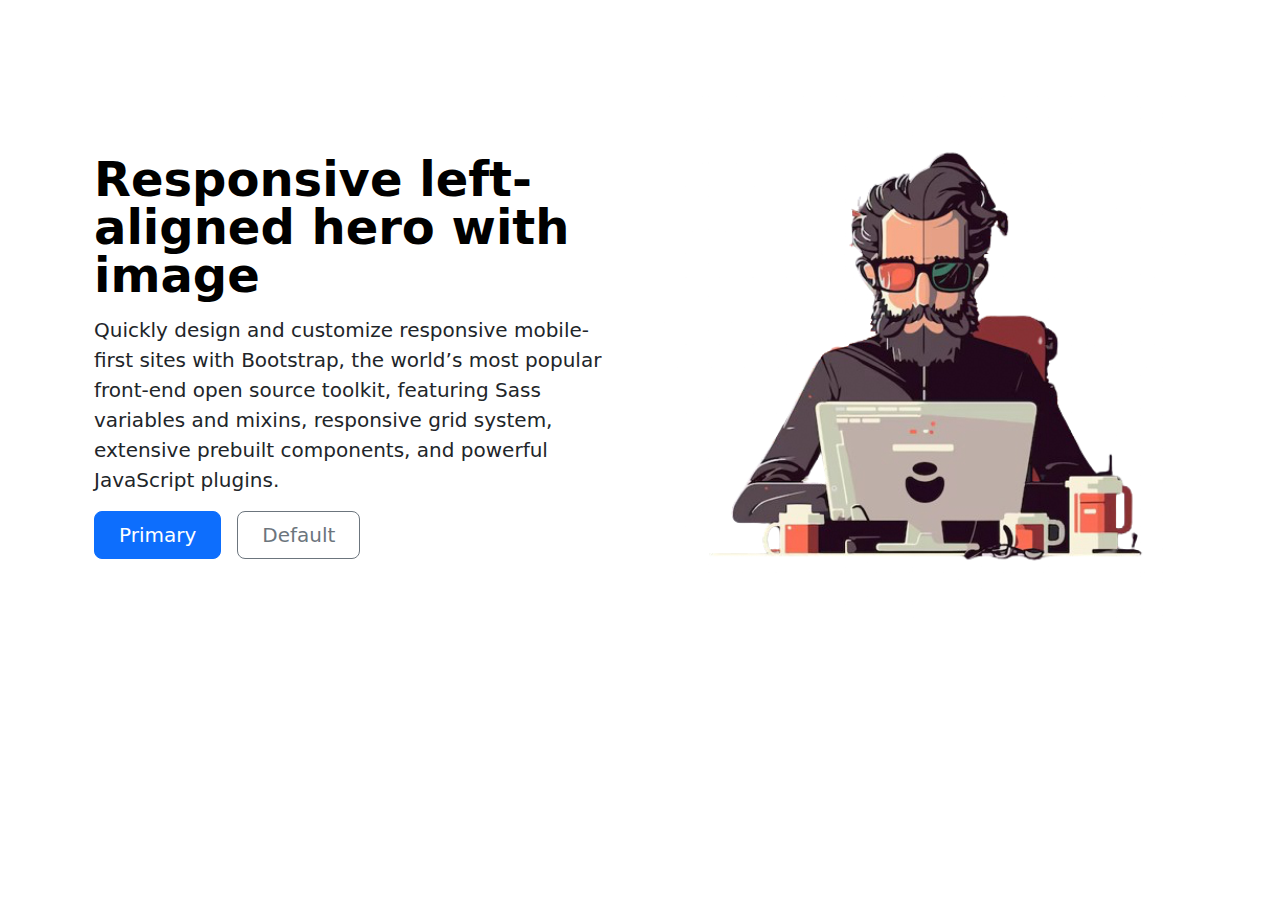
==== index1.html @ 2e0c73fb "new version" ====
<!DOCTYPE html>
<html lang="en">
<head>
    <meta charset="UTF-8">
    <meta name="viewport" content="width=device-width, initial-scale=1.0">
    <title>Document</title>
    <link href="https://cdn.jsdelivr.net/npm/bootstrap@5.3.3/dist/css/bootstrap.min.css" rel="stylesheet" integrity="sha384-QWTKZyjpPEjISv5WaRU9OFeRpok6YctnYmDr5pNlyT2bRjXh0JMhjY6hW+ALEwIH" crossorigin="anonymous">
</head>
<body>
    <div class="container col-xxl-8 px-4 py-5">
        <div class="row flex-lg-row-reverse align-items-center g-5 py-5">
          <div class="col-10 col-sm-8 col-lg-6">
            <img src="./images/softwareengineer.png" class="d-block mx-lg-auto img-fluid" alt="Bootstrap Themes" width="700" height="500" loading="lazy">
          </div>
          <div class="col-lg-6">
            <h1 class="display-5 fw-bold text-body-emphasis lh-1 mb-3">Responsive left-aligned hero with image</h1>
            <p class="lead">Quickly design and customize responsive mobile-first sites with Bootstrap, the world’s most popular front-end open source toolkit, featuring Sass variables and mixins, responsive grid system, extensive prebuilt components, and powerful JavaScript plugins.</p>
            <div class="d-grid gap-2 d-md-flex justify-content-md-start">
              <button type="button" class="btn btn-primary btn-lg px-4 me-md-2">Primary</button>
              <button type="button" class="btn btn-outline-secondary btn-lg px-4">Default</button>
            </div>
          </div>
        </div>
      </div>
</body>
</html>
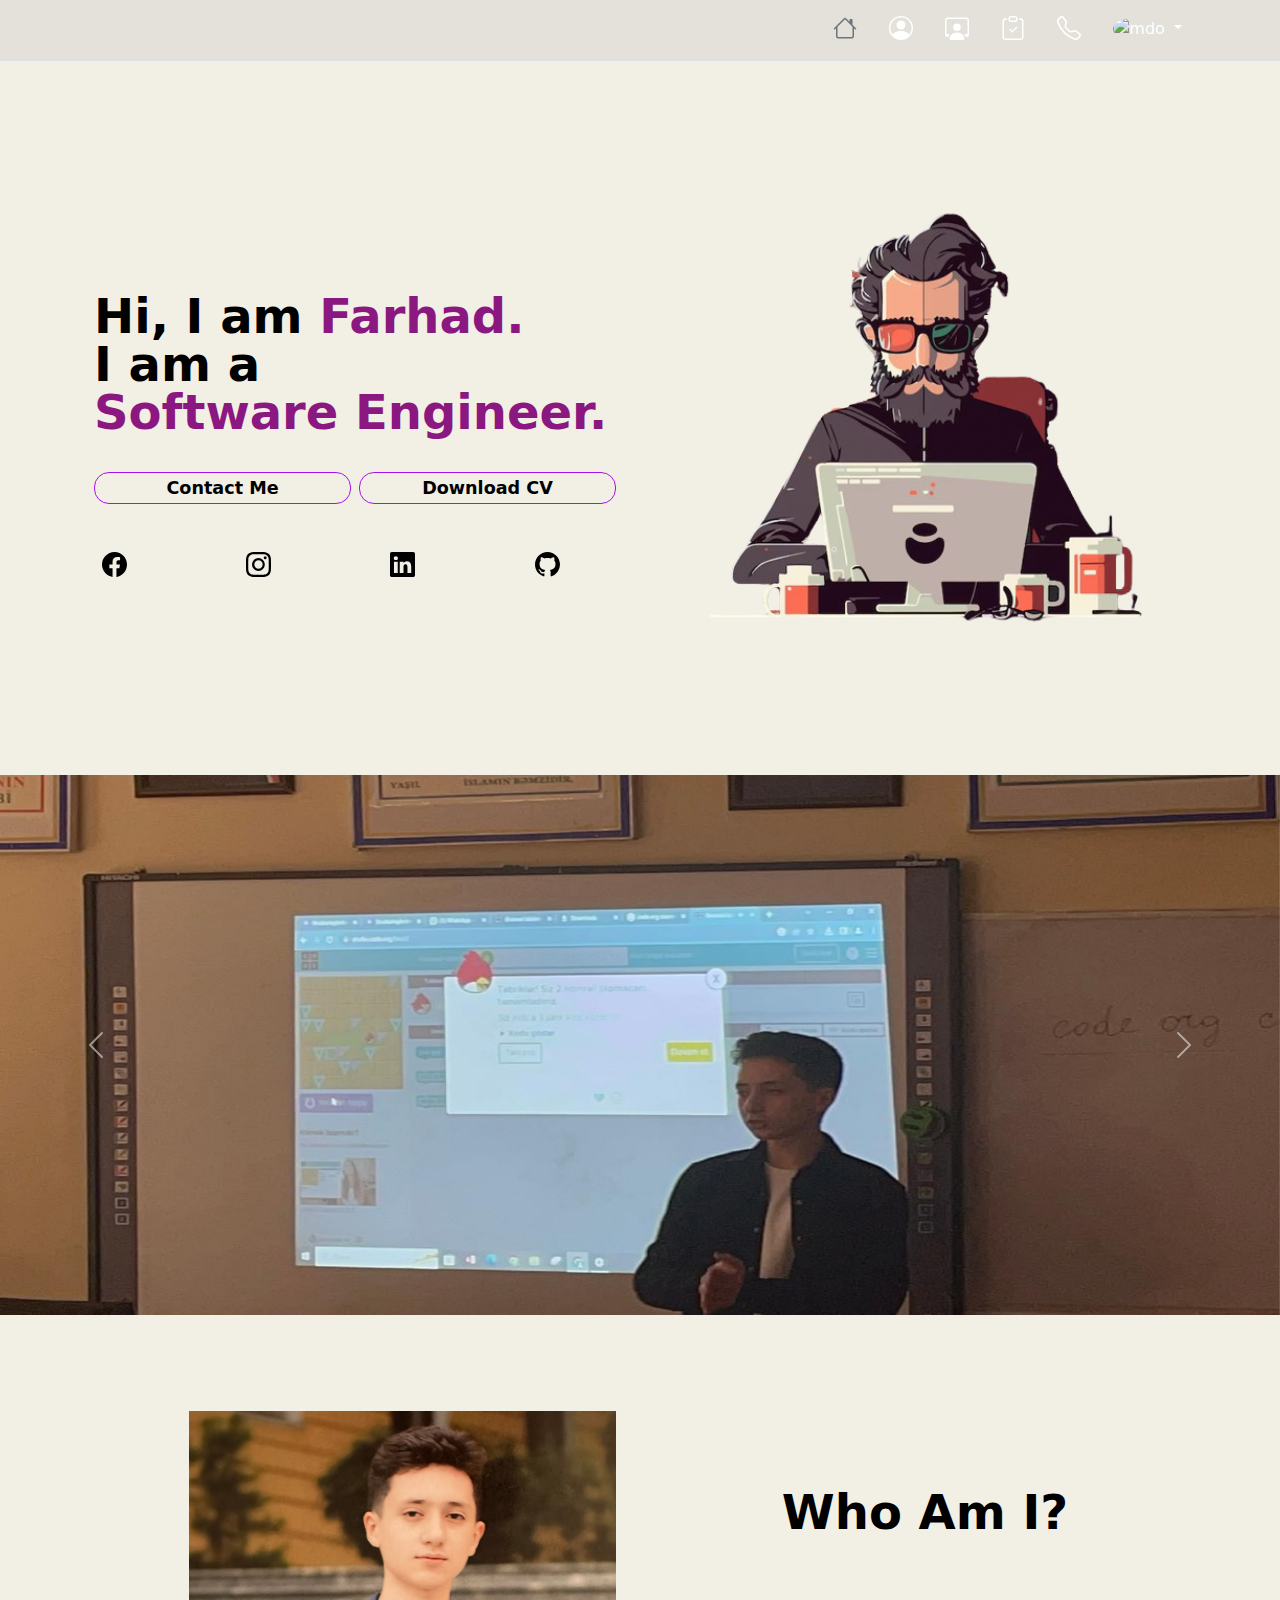
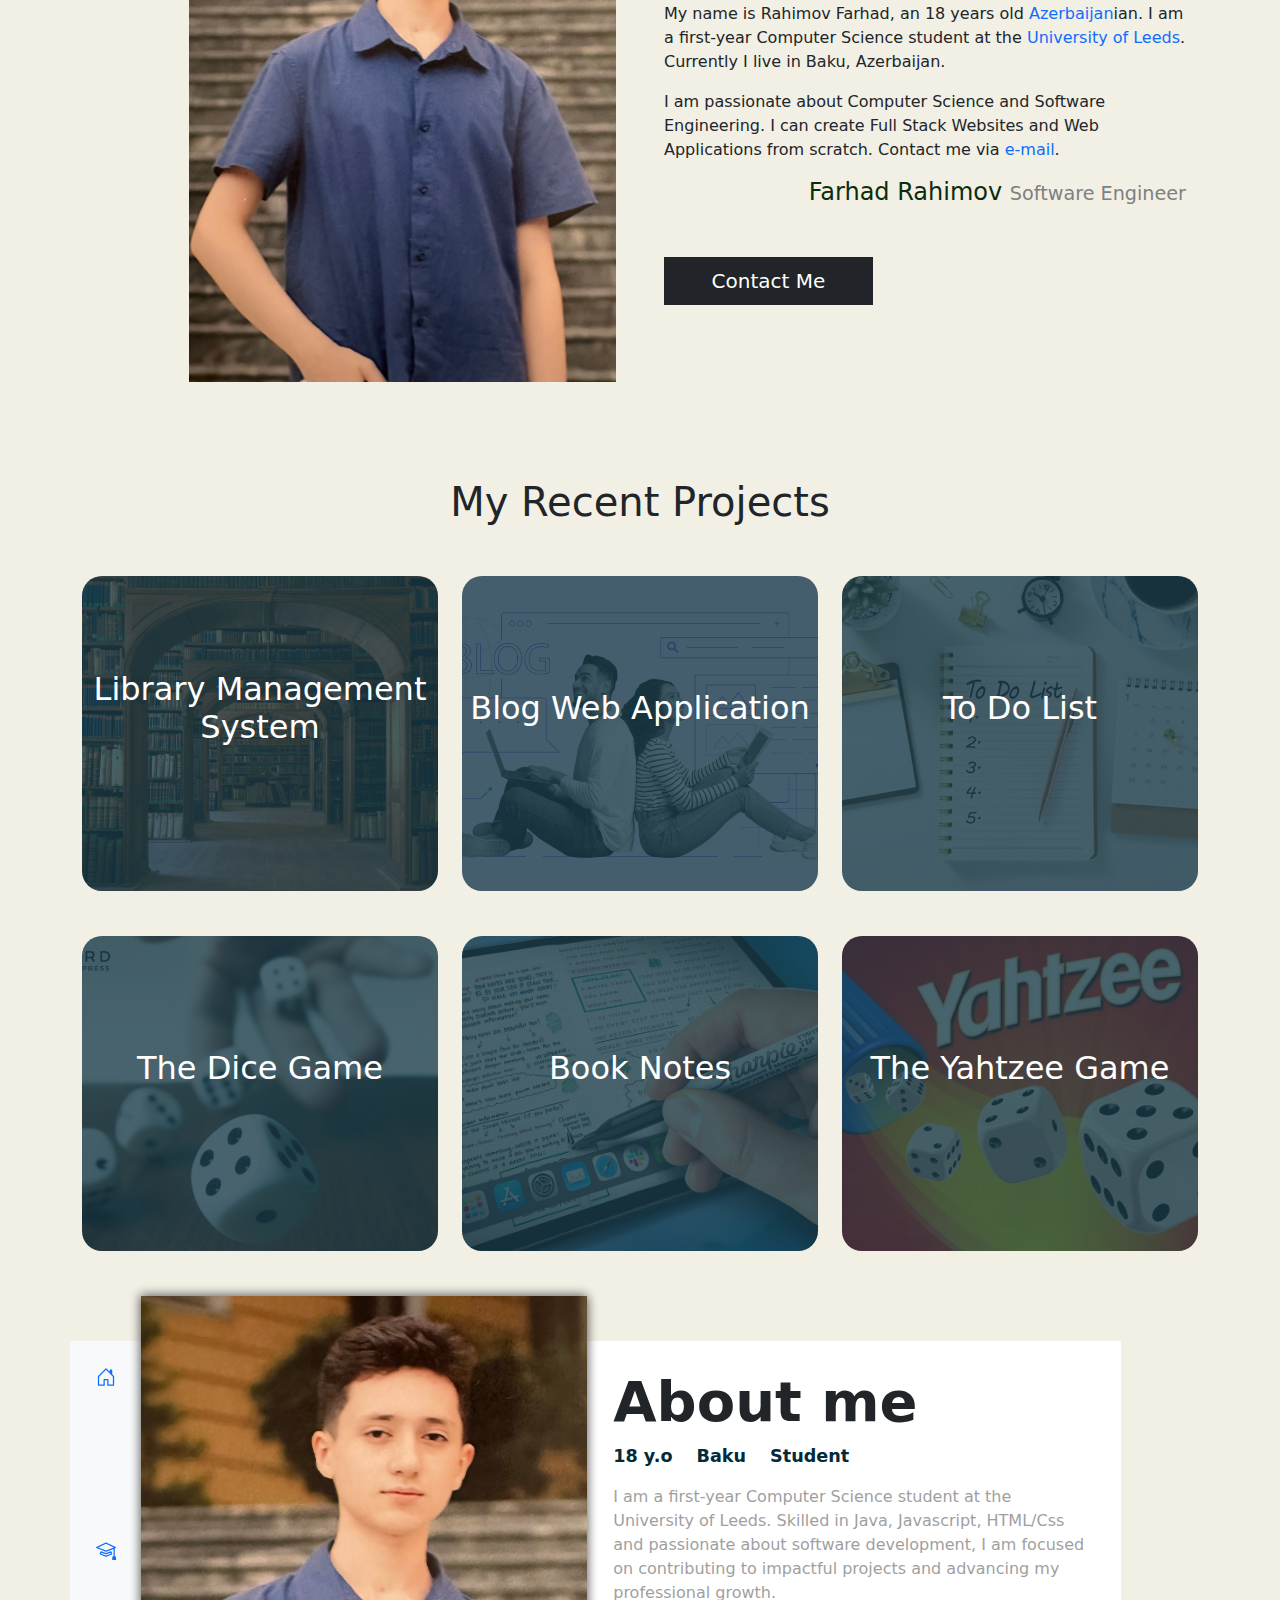
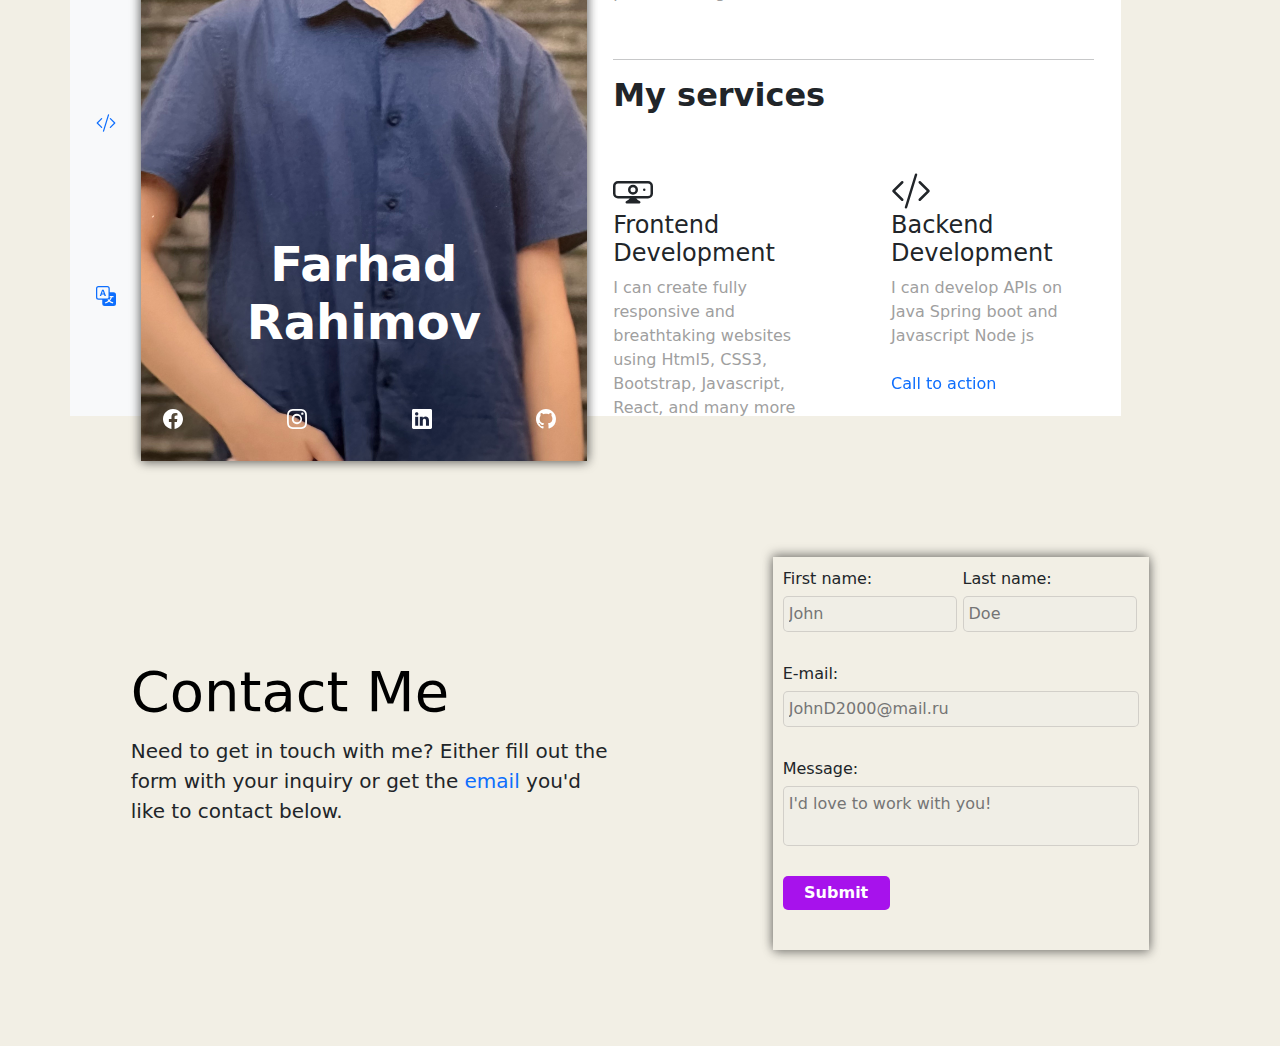
==== commit 0e3e28ce: "New start, index1: 85% complete" ====
--- a/index1.html
+++ b/index1.html
@@ -5,22 +5,667 @@
     <meta name="viewport" content="width=device-width, initial-scale=1.0">
     <title>Document</title>
     <link href="https://cdn.jsdelivr.net/npm/bootstrap@5.3.3/dist/css/bootstrap.min.css" rel="stylesheet" integrity="sha384-QWTKZyjpPEjISv5WaRU9OFeRpok6YctnYmDr5pNlyT2bRjXh0JMhjY6hW+ALEwIH" crossorigin="anonymous">
-</head>
-<body>
+    <link rel="stylesheet" href="style1.css">
+    <script src="https://cdn.jsdelivr.net/npm/bootstrap@5.3.3/dist/js/bootstrap.bundle.min.js" integrity="sha384-YvpcrYf0tY3lHB60NNkmXc5s9fDVZLESaAA55NDzOxhy9GkcIdslK1eN7N6jIeHz" crossorigin="anonymous"></script>
+    <style>
+      
+    </style>
+
+    
+
+  </head>
+ <body>
+  <nav>
+    <div class="px-3 py-2 border-bottom">
+      <div class="container">
+        <div class="d-flex flex-wrap align-items-center justify-content-center justify-content-lg-start">
+          <a href="/" class="d-flex align-items-center my-2 my-lg-0 me-lg-auto text-white text-decoration-none">
+            <svg class="bi me-2" width="40" height="32" role="img" aria-label="Bootstrap"><use xlink:href="#bootstrap"></use></svg>
+          </a>
+
+          <ul class="nav col-12 col-lg-auto my-2 justify-content-center my-md-0 text-small">
+            <li>
+              <a href="#" class="nav-link text-secondary">
+                <svg xmlns="http://www.w3.org/2000/svg" width="24px" height="24px" fill="currentcolor" class="bi d-block mx-auto mb-1" viewBox="0 0 16 16">
+                  <path d="M8.707 1.5a1 1 0 0 0-1.414 0L.646 8.146a.5.5 0 0 0 .708.708L2 8.207V13.5A1.5 1.5 0 0 0 3.5 15h9a1.5 1.5 0 0 0 1.5-1.5V8.207l.646.647a.5.5 0 0 0 .708-.708L13 5.793V2.5a.5.5 0 0 0-.5-.5h-1a.5.5 0 0 0-.5.5v1.293zM13 7.207V13.5a.5.5 0 0 1-.5.5h-9a.5.5 0 0 1-.5-.5V7.207l5-5z"/>
+                  <use xlink:href="#home"></use>
+                </svg>
+                <p>Home</p>
+              </a>
+            </li>
+            <li>
+              <a href="#About" class="nav-link text-white">
+                <svg xmlns="http://www.w3.org/2000/svg" width="24px" height="24px" fill="currentcolor" class="bi d-block mx-auto mb-1" viewBox="0 0 16 16">
+                  <path d="M11 6a3 3 0 1 1-6 0 3 3 0 0 1 6 0"/>
+                  <path fill-rule="evenodd" d="M0 8a8 8 0 1 1 16 0A8 8 0 0 1 0 8m8-7a7 7 0 0 0-5.468 11.37C3.242 11.226 4.805 10 8 10s4.757 1.225 5.468 2.37A7 7 0 0 0 8 1"/>
+                  <use xlink:href="#About"></use>
+                </svg>
+                <p>About Me</p>
+              </a>
+            </li>
+            <li>
+              <a href="#Projects" class="nav-link text-white">
+                <svg xmlns="http://www.w3.org/2000/svg" width="24px" height="24px" fill="currentcolor" class="bi d-block mx-auto mb-1" viewBox="0 0 16 16">
+                  <path d="M4 16s-1 0-1-1 1-4 5-4 5 3 5 4-1 1-1 1zm4-5.95a2.5 2.5 0 1 0 0-5 2.5 2.5 0 0 0 0 5"/>
+                  <path d="M2 1a2 2 0 0 0-2 2v9.5A1.5 1.5 0 0 0 1.5 14h.653a5.4 5.4 0 0 1 1.066-2H1V3a1 1 0 0 1 1-1h12a1 1 0 0 1 1 1v9h-2.219c.554.654.89 1.373 1.066 2h.653a1.5 1.5 0 0 0 1.5-1.5V3a2 2 0 0 0-2-2z"/>
+                  <use xlink:href="#Projects"></use>
+                </svg>
+                <p>Projects</p>
+              </a>
+            </li>
+            <li>
+              <a href="#" class="nav-link text-white">
+                <svg xmlns="http://www.w3.org/2000/svg" width="24px" height="24px" fill="currentcolor" class="bi d-block mx-auto mb-1" viewBox="0 0 16 16">
+                  <path fill-rule="evenodd" d="M10.854 7.146a.5.5 0 0 1 0 .708l-3 3a.5.5 0 0 1-.708 0l-1.5-1.5a.5.5 0 1 1 .708-.708L7.5 9.793l2.646-2.647a.5.5 0 0 1 .708 0"/>
+                  <path d="M4 1.5H3a2 2 0 0 0-2 2V14a2 2 0 0 0 2 2h10a2 2 0 0 0 2-2V3.5a2 2 0 0 0-2-2h-1v1h1a1 1 0 0 1 1 1V14a1 1 0 0 1-1 1H3a1 1 0 0 1-1-1V3.5a1 1 0 0 1 1-1h1z"/>
+                  <path d="M9.5 1a.5.5 0 0 1 .5.5v1a.5.5 0 0 1-.5.5h-3a.5.5 0 0 1-.5-.5v-1a.5.5 0 0 1 .5-.5zm-3-1A1.5 1.5 0 0 0 5 1.5v1A1.5 1.5 0 0 0 6.5 4h3A1.5 1.5 0 0 0 11 2.5v-1A1.5 1.5 0 0 0 9.5 0z"/>
+                  <use xlink:href="#Resume"></use>
+                </svg>
+                <p>Resume</p>
+              </a>
+            </li>
+            <li>
+              <a href="#Contact" class="nav-link text-white">
+                <svg xmlns="http://www.w3.org/2000/svg" width="24px" height="24px" fill="currentcolor" class="bi d-block mx-auto mb-1" viewBox="0 0 16 16">
+                  <path d="M3.654 1.328a.678.678 0 0 0-1.015-.063L1.605 2.3c-.483.484-.661 1.169-.45 1.77a17.6 17.6 0 0 0 4.168 6.608 17.6 17.6 0 0 0 6.608 4.168c.601.211 1.286.033 1.77-.45l1.034-1.034a.678.678 0 0 0-.063-1.015l-2.307-1.794a.68.68 0 0 0-.58-.122l-2.19.547a1.75 1.75 0 0 1-1.657-.459L5.482 8.062a1.75 1.75 0 0 1-.46-1.657l.548-2.19a.68.68 0 0 0-.122-.58zM1.884.511a1.745 1.745 0 0 1 2.612.163L6.29 2.98c.329.423.445.974.315 1.494l-.547 2.19a.68.68 0 0 0 .178.643l2.457 2.457a.68.68 0 0 0 .644.178l2.189-.547a1.75 1.75 0 0 1 1.494.315l2.306 1.794c.829.645.905 1.87.163 2.611l-1.034 1.034c-.74.74-1.846 1.065-2.877.702a18.6 18.6 0 0 1-7.01-4.42 18.6 18.6 0 0 1-4.42-7.009c-.362-1.03-.037-2.137.703-2.877z"/>
+                  <use xlink:href="#Contact"></use>
+                </svg>
+                <p>Contact</p>
+              </a>
+            </li>
+            <li>
+              <div>
+                <a href="/" class="d-flex align-items-center my-2 my-lg-0 me-lg-auto text-white text-decoration-none">
+                  <div class="flex-shrink-0 dropdown">
+                    <a id= "dropdown" href="#" class="nav-link text-white d-block link-body-emphasis text-decoration-none dropdown-toggle" data-bs-toggle="dropdown" aria-expanded="false">
+                      <img src="https://github.com/mdo.png" alt="mdo" width="24px" height="24px" class="rounded-circle">
+                    </a>
+                    <ul class="dropdown-menu text-small shadow">
+                      <li><a class="dropdown-item" href="#">New project...</a></li>
+                      <li><a class="dropdown-item" href="#">Settings</a></li>
+                      <li><a class="dropdown-item" href="#">Profile</a></li>
+                      <li><hr class="dropdown-divider"></li>
+                      <li><a class="dropdown-item" href="#">Sign out</a></li>
+                    </ul>
+                  </div>
+                </a>
+              </div>
+            </li>
+
+          </ul>
+        </div>
+      </div>
+    </div>
+  </nav> 
+
+   <section class="Home">
     <div class="container col-xxl-8 px-4 py-5">
-        <div class="row flex-lg-row-reverse align-items-center g-5 py-5">
-          <div class="col-10 col-sm-8 col-lg-6">
-            <img src="./images/softwareengineer.png" class="d-block mx-lg-auto img-fluid" alt="Bootstrap Themes" width="700" height="500" loading="lazy">
-          </div>
-          <div class="col-lg-6">
-            <h1 class="display-5 fw-bold text-body-emphasis lh-1 mb-3">Responsive left-aligned hero with image</h1>
-            <p class="lead">Quickly design and customize responsive mobile-first sites with Bootstrap, the world’s most popular front-end open source toolkit, featuring Sass variables and mixins, responsive grid system, extensive prebuilt components, and powerful JavaScript plugins.</p>
-            <div class="d-grid gap-2 d-md-flex justify-content-md-start">
-              <button type="button" class="btn btn-primary btn-lg px-4 me-md-2">Primary</button>
-              <button type="button" class="btn btn-outline-secondary btn-lg px-4">Default</button>
+      <div class="row flex-lg-row-reverse align-items-center g-5 py-5">
+        <div id="softimg"  class="col-10 col-sm-8 col-lg-6">
+          <img src="./images/softwareengineer.png" class="d-block mx-lg-auto img-fluid" alt="Bootstrap Themes" width="700" height="500" loading="lazy">
+        </div>
+        <div class="col-lg-6">
+          <h1 class="display-5 fw-bold text-body-emphasis lh-1 mb-3">Hi, I am <span>Farhad.</span> <br> I am a <br> <span id="se">Software Engineer.</span></h1>
+          <div id="button-div" class="d-grid gap-2 d-md-flex justify-content-md-start">
+            <a class="visit button" href="">Contact Me </a>
+            <a class="visit button" href="">Download CV </a>
+          </div>
+          <div class="media-div">
+            <a href="https://www.facebook.com/ferhad.rehimov.587" target="_blank">
+                <img src="./images/facebook.svg" alt="facebook icon" class="social-media">
+            </a>
+            <a href="https://www.instagram.com/farhad.rehimov/" target="_blank">
+                <img src="./images/instagram.svg" alt="instagram icon" class="social-media">
+            </a>
+            <a href="https://www.linkedin.com/in/farhad-rahimov-6bb70a303/" target="_blank">
+                <img src="./images/linkedin.svg" alt="linkedin icon" class="social-media">
+  
+            </a>
+            <a href="" target="_blank">
+                <img src="./images/github.svg" alt="github icon" class="social-media">
+  
+            </a>
+          </div>
+        </div>
+        
+      </div>
+    </div>
+  </section> 
+  
+  <div id="carouselExampleIndicators" class="carousel slide" data-bs-ride="carousel" data-bs-interval="2000">
+    <div class="carousel-indicators">
+      <button type="button" data-bs-target="#carouselExampleIndicators" data-bs-slide-to="0" class="active" aria-current="true" aria-label="Slide 1"></button>
+      <button type="button" data-bs-target="#carouselExampleIndicators" data-bs-slide-to="1" aria-label="Slide 2"></button>
+      <button type="button" data-bs-target="#carouselExampleIndicators" data-bs-slide-to="2" aria-label="Slide 3"></button>
+    </div>
+    <div class="carousel-inner">
+      <div class="carousel-item active">
+        <img src="./images/carousel-1.JPG" class="d-block w-100" alt="...">
+      </div>
+      <div class="carousel-item">
+        <img src="./images/carousel-2.JPG" class="d-block w-100" alt="...">
+      </div>
+      <div class="carousel-item">
+        <img src="./images/carousel-3.png" class="d-block w-100" alt="...">
+      </div>
+    </div>
+    <button class="carousel-control-prev" type="button" data-bs-target="#carouselExampleIndicators" data-bs-slide="prev">
+      <span class="carousel-control-prev-icon" aria-hidden="true"></span>
+      <span class="visually-hidden">Previous</span>
+    </button>
+    <button class="carousel-control-next" type="button" data-bs-target="#carouselExampleIndicators" data-bs-slide="next">
+      <span class="carousel-control-next-icon" aria-hidden="true"></span>
+      <span class="visually-hidden">Next</span>
+    </button>
+  </div>
+
+
+  <section class="About" id="About">
+    <div class="container col-xxl-10 px-4 py-5">
+      <div class="row flex-lg-row-reverse align-items-center g-5 py-5">
+        
+
+        <div class="col-lg-6">
+          <h1 class="display-5 fw-bold text-body-emphasis lh-1 mb-3">Who Am I?</h1>
+          <p >My name is Rahimov Farhad, an 18 years old <a href="">Azerbaijan</a>ian.
+            I am a first-year Computer Science student at the <a href="">University of Leeds</a>.
+            Currently I live in Baku, Azerbaijan. 
+          </p>
+          
+          <p> I am passionate about Computer Science and Software Engineering. 
+            I can create Full Stack Websites and Web Applications from scratch.
+            Contact me via <a href="">e-mail</a>.</p>
+
+          <h2 id="myname">Farhad Rahimov <span>Software Engineer</span></h2>
+
+          <div class="d-grid gap-2 d-md-flex justify-content-md-start">
+            <button type="button" class="btn btn-dark btn-lg px-4 me-md-2">Contact Me</button>
+          </div>
+        </div>
+
+        <div class="meimg col-12 col-lg-5">
+          <img src="./images/me2.png" class="d-block mx-lg-auto img-fluid" alt="Bootstrap Themes" width="700" height="500" loading="lazy">
+        </div>
+
+        
+        
+      </div>
+    </div>
+  </section>
+ 
+  <section class="Projects" id="Projects">
+    <h1>My Recent Projects</h1>
+
+
+    <div class="container text-center">
+      <div class="row">
+        
+        <div class="col-12 col-md-6 col-xl-4"> 
+
+          <div class="project">
+            <img src="./images/library.jpg" alt="" draggable="false">
+            <h1>Library Management System</h1>
+            <p>A desktop application 
+                of the Library Management System using Java Language
+                </p>
+            <a class="visit button" href=""> Visit Repository </a>
+          </div>
+
+        </div>
+
+        <div class="col-12 col-md-6 col-xl-4">
+
+          <div class="project">
+            <img src="./images/blog.webp" alt="" draggable="false">
+            <h1>Blog Web Application</h1>
+            <p>A desktop application 
+                of the Library Management System using Java Language</p>
+            <a class="visit button" href=""> Visit Repository </a>
+          </div>
+
+        </div>
+
+        <div class="col-12 col-md-6 col-xl-4">
+
+          <div class="project">
+            <img src="./images/todolist.webp" alt="" draggable="false">
+            <h1>To Do List</h1>
+            <p>A desktop application 
+                of the Library Management System using Java Language</p>
+            <a class="visit button" href=""> Visit Repository </a>
+          </div>
+
+        </div>
+
+        <div class="col-12 col-md-6 col-xl-4">
+
+          <div class="project">
+            <img src="./images/dice.webp" alt="" draggable="false">
+            <h1>The Dice Game</h1>
+            <p>A desktop application 
+                of the Library Management System using Java Language</p>
+            <a class="visit button" href=""> Visit Repository </a>
+          </div>
+
+        </div>
+        
+        <div class="col-12 col-md-6 col-xl-4">
+
+          <div class="project">
+            <img src="./images/booknotes.jpg" alt="" draggable="false">
+            <h1>Book Notes</h1>
+            <p>A desktop application 
+                of the Library Management System using Java Language</p>
+            <a class="visit button" href=""> Visit Repository </a>
+          </div>
+
+        </div>
+
+        <div class="col-12 col-md-6 col-xl-4">
+
+          <div class="project">
+            <img src="./images/yahtzee.webp" alt="" draggable="false">
+            <h1>The Yahtzee Game</h1>
+            <p>A desktop application 
+                of the Library Management System using Java Language</p>
+            <a class="visit button" href=""> Visit Repository </a>
+          </div>
+
+        </div>
+      </div>
+    </div>
+    
+</section> 
+
+<section>
+
+</section>
+
+<section class="Resume">
+  <div class="container">
+    <div class="row">
+        <div class="navbar d-flex flex-column flex-shrink-0 bg-body-tertiary" style="width: 4.5rem;">
+            <ul class="nav nav-pills nav-flush flex-column mb-auto text-center">
+                <li class="nav-item">
+                    <a href="#" class="nav-link py-3 border-bottom rounded-0" aria-current="page" data-bs-toggle="tooltip" data-bs-placement="right" aria-label="Home" data-bs-original-title="Home" data-target="projects">
+                        <svg xmlns="http://www.w3.org/2000/svg" width="16" height="16" fill="currentColor" class="bi bi-house-door" viewBox="0 0 16 16">
+                            <path d="M8.354 1.146a.5.5 0 0 0-.708 0l-6 6A.5.5 0 0 0 1.5 7.5v7a.5.5 0 0 0 .5.5h4.5a.5.5 0 0 0 .5-.5v-4h2v4a.5.5 0 0 0 .5.5H14a.5.5 0 0 0 .5-.5v-7a.5.5 0 0 0-.146-.354L13 5.793V2.5a.5.5 0 0 0-.5-.5h-1a.5.5 0 0 0-.5.5v1.293zM2.5 14V7.707l5.5-5.5 5.5 5.5V14H10v-4a.5.5 0 0 0-.5-.5h-3a.5.5 0 0 0-.5.5v4z"/>
+                        </svg>
+                    </a>
+                </li>
+                <li>
+                  <a href="#" class="nav-link py-3 border-bottom rounded-0" data-bs-toggle="tooltip" data-bs-placement="right" aria-label="Products" data-bs-original-title="Products" data-target="education">
+                      <svg xmlns="http://www.w3.org/2000/svg" width="16" height="16" fill="currentColor" class="bi bi-mortarboard" viewBox="0 0 16 16">
+                          <path d="M8.211 2.047a.5.5 0 0 0-.422 0l-7.5 3.5a.5.5 0 0 0 .025.917l7.5 3a.5.5 0 0 0 .372 0L14 7.14V13a1 1 0 0 0-1 1v2h3v-2a1 1 0 0 0-1-1V6.739l.686-.275a.5.5 0 0 0 .025-.917zM8 8.46 1.758 5.965 8 3.052l6.242 2.913z"/>
+                          <path d="M4.176 9.032a.5.5 0 0 0-.656.327l-.5 1.7a.5.5 0 0 0 .294.605l4.5 1.8a.5.5 0 0 0 .372 0l4.5-1.8a.5.5 0 0 0 .294-.605l-.5-1.7a.5.5 0 0 0-.656-.327L8 10.466zm-.068 1.873.22-.748 3.496 1.311a.5.5 0 0 0 .352 0l3.496-1.311.22.748L8 12.46z"/>
+                      </svg>        
+                  </a>
+                </li>
+                <li>
+                  <a href="#" class="nav-link py-3 border-bottom rounded-0" data-bs-toggle="tooltip" data-bs-placement="right" aria-label="Orders" data-bs-original-title="Orders" data-target="skills">
+                      <svg xmlns="http://www.w3.org/2000/svg" width="16" height="16" fill="currentColor" class="bi bi-code-slash" viewBox="0 0 16 16">
+                          <path d="M10.478 1.647a.5.5 0 1 0-.956-.294l-4 13a.5.5 0 0 0 .956.294zM4.854 4.146a.5.5 0 0 1 0 .708L1.707 8l3.147 3.146a.5.5 0 0 1-.708.708l-3.5-3.5a.5.5 0 0 1 0-.708l3.5-3.5a.5.5 0 0 1 .708 0m6.292 0a.5.5 0 0 0 0 .708L14.293 8l-3.147 3.146a.5.5 0 0 0 .708.708l3.5-3.5a.5.5 0 0 0 0-.708l-3.5-3.5a.5.5 0 0 0-.708 0"/>
+                      </svg>        
+                  </a>
+                </li>
+                <li>
+                    <a href="#" class="nav-link py-3 border-bottom rounded-0" data-bs-toggle="tooltip" data-bs-placement="right" aria-label="Dashboard" data-bs-original-title="Dashboard" data-target="experience">
+                        <svg xmlns="http://www.w3.org/2000/svg" width="16" height="16" fill="currentColor" class="bi bi-translate" viewBox="0 0 16 16">
+                            <path d="M4.545 6.714 4.11 8H3l1.862-5h1.284L8 8H6.833l-.435-1.286zm1.634-.736L5.5 3.956h-.049l-.679 2.022z"/>
+                            <path d="M0 2a2 2 0 0 1 2-2h7a2 2 0 0 1 2 2v3h3a2 2 0 0 1 2 2v7a2 2 0 0 1-2 2H7a2 2 0 0 1-2-2v-3H2a2 2 0 0 1-2-2zm2-1a1 1 0 0 0-1 1v7a1 1 0 0 0 1 1h7a1 1 0 0 0 1-1V2a1 1 0 0 0-1-1zm7.138 9.995q.289.451.63.846c-.748.575-1.673 1.001-2.768 1.292.178.217.451.635.555.867 1.125-.359 2.08-.844 2.886-1.494.777.665 1.739 1.165 2.93 1.472.133-.254.414-.673.629-.89-1.125-.253-2.057-.694-2.82-1.284.681-.747 1.222-1.651 1.621-2.757H14V8h-3v1.047h.765c-.318.844-.74 1.546-1.272 2.13a6 6 0 0 1-.415-.492 2 2 0 0 1-.94.31"/>
+                        </svg>
+                    </a>
+                </li>
+            </ul>
+        </div>
+        
+
+        <div class="space col col-lg-5 col-md-5 d-none d-md-block">
+          <img src="./images/me2.png" alt="" id="myimg">
+          <div class="flexdiv">
+            <div>
+              <h1>Farhad Rahimov</h1>
+              <div class="media-div">
+                <a href="https://www.facebook.com/ferhad.rehimov.587" target="_blank">
+                  <svg xmlns="http://www.w3.org/2000/svg" width="16" height="16" fill="currentcolor" class="bi bi-facebook" viewBox="0 0 16 16">
+                    <path d="M16 8.049c0-4.446-3.582-8.05-8-8.05C3.58 0-.002 3.603-.002 8.05c0 4.017 2.926 7.347 6.75 7.951v-5.625h-2.03V8.05H6.75V6.275c0-2.017 1.195-3.131 3.022-3.131.876 0 1.791.157 1.791.157v1.98h-1.009c-.993 0-1.303.621-1.303 1.258v1.51h2.218l-.354 2.326H9.25V16c3.824-.604 6.75-3.934 6.75-7.951"/>
+                  </svg>
+                </a>
+                <a href="https://www.instagram.com/farhad.rehimov/" target="_blank">
+                  <svg xmlns="http://www.w3.org/2000/svg" width="16" height="16" fill="currentcolor" class="bi bi-instagram" viewBox="0 0 16 16">
+                    <path d="M8 0C5.829 0 5.556.01 4.703.048 3.85.088 3.269.222 2.76.42a3.9 3.9 0 0 0-1.417.923A3.9 3.9 0 0 0 .42 2.76C.222 3.268.087 3.85.048 4.7.01 5.555 0 5.827 0 8.001c0 2.172.01 2.444.048 3.297.04.852.174 1.433.372 1.942.205.526.478.972.923 1.417.444.445.89.719 1.416.923.51.198 1.09.333 1.942.372C5.555 15.99 5.827 16 8 16s2.444-.01 3.298-.048c.851-.04 1.434-.174 1.943-.372a3.9 3.9 0 0 0 1.416-.923c.445-.445.718-.891.923-1.417.197-.509.332-1.09.372-1.942C15.99 10.445 16 10.173 16 8s-.01-2.445-.048-3.299c-.04-.851-.175-1.433-.372-1.941a3.9 3.9 0 0 0-.923-1.417A3.9 3.9 0 0 0 13.24.42c-.51-.198-1.092-.333-1.943-.372C10.443.01 10.172 0 7.998 0zm-.717 1.442h.718c2.136 0 2.389.007 3.232.046.78.035 1.204.166 1.486.275.373.145.64.319.92.599s.453.546.598.92c.11.281.24.705.275 1.485.039.843.047 1.096.047 3.231s-.008 2.389-.047 3.232c-.035.78-.166 1.203-.275 1.485a2.5 2.5 0 0 1-.599.919c-.28.28-.546.453-.92.598-.28.11-.704.24-1.485.276-.843.038-1.096.047-3.232.047s-2.39-.009-3.233-.047c-.78-.036-1.203-.166-1.485-.276a2.5 2.5 0 0 1-.92-.598 2.5 2.5 0 0 1-.6-.92c-.109-.281-.24-.705-.275-1.485-.038-.843-.046-1.096-.046-3.233s.008-2.388.046-3.231c.036-.78.166-1.204.276-1.486.145-.373.319-.64.599-.92s.546-.453.92-.598c.282-.11.705-.24 1.485-.276.738-.034 1.024-.044 2.515-.045zm4.988 1.328a.96.96 0 1 0 0 1.92.96.96 0 0 0 0-1.92m-4.27 1.122a4.109 4.109 0 1 0 0 8.217 4.109 4.109 0 0 0 0-8.217m0 1.441a2.667 2.667 0 1 1 0 5.334 2.667 2.667 0 0 1 0-5.334"/>
+                  </svg>
+                </a>
+                <a href="https://www.linkedin.com/in/farhad-rahimov-6bb70a303/" target="_blank">
+                  <svg xmlns="http://www.w3.org/2000/svg" width="16" height="16" fill="currentcolor" class="bi bi-linkedin" viewBox="0 0 16 16">
+                    <path d="M0 1.146C0 .513.526 0 1.175 0h13.65C15.474 0 16 .513 16 1.146v13.708c0 .633-.526 1.146-1.175 1.146H1.175C.526 16 0 15.487 0 14.854zm4.943 12.248V6.169H2.542v7.225zm-1.2-8.212c.837 0 1.358-.554 1.358-1.248-.015-.709-.52-1.248-1.342-1.248S2.4 3.226 2.4 3.934c0 .694.521 1.248 1.327 1.248zm4.908 8.212V9.359c0-.216.016-.432.08-.586.173-.431.568-.878 1.232-.878.869 0 1.216.662 1.216 1.634v3.865h2.401V9.25c0-2.22-1.184-3.252-2.764-3.252-1.274 0-1.845.7-2.165 1.193v.025h-.016l.016-.025V6.169h-2.4c.03.678 0 7.225 0 7.225z"/>
+                  </svg>
+      
+                </a>
+                <a href="" target="_blank">
+                  <svg xmlns="http://www.w3.org/2000/svg" width="16" height="16" fill="currentcolor" class="bi bi-github" viewBox="0 0 16 16">
+                    <path d="M8 0C3.58 0 0 3.58 0 8c0 3.54 2.29 6.53 5.47 7.59.4.07.55-.17.55-.38 0-.19-.01-.82-.01-1.49-2.01.37-2.53-.49-2.69-.94-.09-.23-.48-.94-.82-1.13-.28-.15-.68-.52-.01-.53.63-.01 1.08.58 1.23.82.72 1.21 1.87.87 2.33.66.07-.52.28-.87.51-1.07-1.78-.2-3.64-.89-3.64-3.95 0-.87.31-1.59.82-2.15-.08-.2-.36-1.02.08-2.12 0 0 .67-.21 2.2.82.64-.18 1.32-.27 2-.27s1.36.09 2 .27c1.53-1.04 2.2-.82 2.2-.82.44 1.1.16 1.92.08 2.12.51.56.82 1.27.82 2.15 0 3.07-1.87 3.75-3.65 3.95.29.25.54.73.54 1.48 0 1.07-.01 1.93-.01 2.2 0 .21.15.46.55.38A8.01 8.01 0 0 0 16 8c0-4.42-3.58-8-8-8"/>
+                  </svg>
+                </a>
+              </div>
             </div>
           </div>
-        </div>
-      </div>
+
+        </div>
+
+        <div class="col content col-md-7 col-xl-6">
+            <div id="projects" class="content-section active">
+                <h1>About me</h1>
+                <div>
+                  <p>18 y.o</p>
+                  <p>Baku</p>
+                  <p>Student</p>
+                </div>
+                <p>I am a first-year Computer Science student at the University of Leeds. Skilled in Java, Javascript, HTML/Css and passionate about software development, I am focused on contributing to impactful projects and advancing my professional growth.</p>
+                <hr>
+                <h2>My services</h2>
+
+
+                <div class="features row g-4 py-5 row-cols-1 row-cols-lg-3">
+                  <div class="feature col">
+                    <div class="feature-icon bg-gradient">
+                      <svg xmlns="http://www.w3.org/2000/svg" width="16" height="16" fill="currentColor" class="bi bi-webcam" viewBox="0 0 16 16">
+                        <path d="M0 6a2 2 0 0 1 2-2h12a2 2 0 0 1 2 2v3a2 2 0 0 1-2 2H9.269c.144.162.33.324.531.475a7 7 0 0 0 .907.57l.014.006.003.002A.5.5 0 0 1 10.5 13h-5a.5.5 0 0 1-.224-.947l.003-.002.014-.007a5 5 0 0 0 .268-.148 7 7 0 0 0 .639-.421c.2-.15.387-.313.531-.475H2a2 2 0 0 1-2-2zm2-1a1 1 0 0 0-1 1v3a1 1 0 0 0 1 1h12a1 1 0 0 0 1-1V6a1 1 0 0 0-1-1z"/>
+                        <path d="M8 6.5a1 1 0 1 0 0 2 1 1 0 0 0 0-2m-2 1a2 2 0 1 1 4 0 2 2 0 0 1-4 0m7 0a.5.5 0 1 1-1 0 .5.5 0 0 1 1 0"/>
+                      </svg>                    
+                    </div>
+                    <h4>Frontend Development</h4>
+                    <p>I can create fully responsive and breathtaking websites using Html5, CSS3, Bootstrap, Javascript, React, and many more</p>
+                    <a href="#" class="icon-link">
+                      Call to action
+                      <svg class="bi" width="1em" height="1em"><use xlink:href="#chevron-right"></use></svg>
+                    </a>
+                  </div>
+                  <div class="feature col">
+                    <div class="feature-icon bg-gradient">
+                      <svg xmlns="http://www.w3.org/2000/svg" width="16" height="16" fill="currentColor" class="bi bi-code-slash" viewBox="0 0 16 16">
+                        <path d="M10.478 1.647a.5.5 0 1 0-.956-.294l-4 13a.5.5 0 0 0 .956.294zM4.854 4.146a.5.5 0 0 1 0 .708L1.707 8l3.147 3.146a.5.5 0 0 1-.708.708l-3.5-3.5a.5.5 0 0 1 0-.708l3.5-3.5a.5.5 0 0 1 .708 0m6.292 0a.5.5 0 0 0 0 .708L14.293 8l-3.147 3.146a.5.5 0 0 0 .708.708l3.5-3.5a.5.5 0 0 0 0-.708l-3.5-3.5a.5.5 0 0 0-.708 0"/>
+                      </svg>                    
+                    </div>
+                    <h4>Backend Development</h4>
+                    <p>I can develop APIs on Java Spring boot and Javascript Node js</p>
+                    <a href="#" class="icon-link">
+                      Call to action
+                      <svg class="bi" width="1em" height="1em"><use xlink:href="#chevron-right"></use></svg>
+                    </a>
+                  </div>
+                  <div class="feature col">
+                    <div class="feature-icon bg-gradient">
+                      <svg xmlns="http://www.w3.org/2000/svg" width="16" height="16" fill="currentColor" class="bi bi-database" viewBox="0 0 16 16">
+                        <path d="M4.318 2.687C5.234 2.271 6.536 2 8 2s2.766.27 3.682.687C12.644 3.125 13 3.627 13 4c0 .374-.356.875-1.318 1.313C10.766 5.729 9.464 6 8 6s-2.766-.27-3.682-.687C3.356 4.875 3 4.373 3 4c0-.374.356-.875 1.318-1.313M13 5.698V7c0 .374-.356.875-1.318 1.313C10.766 8.729 9.464 9 8 9s-2.766-.27-3.682-.687C3.356 7.875 3 7.373 3 7V5.698c.271.202.58.378.904.525C4.978 6.711 6.427 7 8 7s3.022-.289 4.096-.777A5 5 0 0 0 13 5.698M14 4c0-1.007-.875-1.755-1.904-2.223C11.022 1.289 9.573 1 8 1s-3.022.289-4.096.777C2.875 2.245 2 2.993 2 4v9c0 1.007.875 1.755 1.904 2.223C4.978 15.71 6.427 16 8 16s3.022-.289 4.096-.777C13.125 14.755 14 14.007 14 13zm-1 4.698V10c0 .374-.356.875-1.318 1.313C10.766 11.729 9.464 12 8 12s-2.766-.27-3.682-.687C3.356 10.875 3 10.373 3 10V8.698c.271.202.58.378.904.525C4.978 9.71 6.427 10 8 10s3.022-.289 4.096-.777A5 5 0 0 0 13 8.698m0 3V13c0 .374-.356.875-1.318 1.313C10.766 14.729 9.464 15 8 15s-2.766-.27-3.682-.687C3.356 13.875 3 13.373 3 13v-1.302c.271.202.58.378.904.525C4.978 12.71 6.427 13 8 13s3.022-.289 4.096-.777c.324-.147.633-.323.904-.525"/>
+                      </svg>                    
+                    </div>
+                    <h4>Database</h4>
+                    <p>Paragraph of text beneath the heading to explain the heading. We'll add onto it with another sentence and probably just keep going until we run out of words.</p>
+                    <a href="#" class="icon-link">
+                      Call to action
+                      <svg class="bi" width="1em" height="1em"><use xlink:href="#chevron-right"></use></svg>
+                    </a>
+                  </div>
+                  <div class="feature col">
+                    <div class="feature-icon bg-gradient">
+                      <svg xmlns="http://www.w3.org/2000/svg" width="16" height="16" fill="currentColor" class="bi bi-pc-display-horizontal" viewBox="0 0 16 16">
+                        <path d="M1.5 0A1.5 1.5 0 0 0 0 1.5v7A1.5 1.5 0 0 0 1.5 10H6v1H1a1 1 0 0 0-1 1v3a1 1 0 0 0 1 1h14a1 1 0 0 0 1-1v-3a1 1 0 0 0-1-1h-5v-1h4.5A1.5 1.5 0 0 0 16 8.5v-7A1.5 1.5 0 0 0 14.5 0zm0 1h13a.5.5 0 0 1 .5.5v7a.5.5 0 0 1-.5.5h-13a.5.5 0 0 1-.5-.5v-7a.5.5 0 0 1 .5-.5M12 12.5a.5.5 0 1 1 1 0 .5.5 0 0 1-1 0m2 0a.5.5 0 1 1 1 0 .5.5 0 0 1-1 0M1.5 12h5a.5.5 0 0 1 0 1h-5a.5.5 0 0 1 0-1M1 14.25a.25.25 0 0 1 .25-.25h5.5a.25.25 0 1 1 0 .5h-5.5a.25.25 0 0 1-.25-.25"/>
+                      </svg>                    
+                    </div>
+                    <h4>Testing</h4>
+                    <p>Paragraph of text beneath the heading to explain the heading. We'll add onto it with another sentence and probably just keep going until we run out of words.</p>
+                    <a href="#" class="icon-link">
+                      Call to action
+                      <svg class="bi" width="1em" height="1em"><use xlink:href="#chevron-right"></use></svg>
+                    </a>
+                  </div>
+                </div>
+
+              </div>
+            <div id="education" class="content-section">
+                <h1>Education</h1>
+                <hr>
+                <div class="unis">
+                  <h3>University of Leeds</h3>
+                  <p class="city">Leeds, England <span>Sep 2024 - Present</span></p>
+                  <p>Bachelor of Science in Computer Science</p>
+                </div>
+                <div class="unis">
+                  <h3>ADA University</h3>
+                  <p class="city">Baku, Azerbaijan <span>Sep 2023 - June 2024</span></p>
+                  <p>cGPA:3.8/4.0</p>
+                  <p>Bachelor of Science in Computer Science</p>
+
+                </div>
+                <div class="unis">
+                  <h3>Middle School №27</h3>
+                  <p class="city">Baku, Azerbaijan <span>Sep 2012 - June 2023</span></p>
+                  <p>cGPA: 5.0/5.0</p>
+                  <p>High School Education</p>
+                </div>
+
+                <h2>Certificates</h2>
+
+
+                <div class="container">
+                  <div class="row">
+                    
+                    <div class="col-md-12 col-xl-6"> 
+            
+                      <div class="certificate">
+                        <img src="./images/ieltss.png" alt="" draggable="false">
+                        <h1>IELTS</h1>
+                        <p>I achieved an overall band score of 7.0 on the IELTS exam, 
+                          demonstrating proficient English language skills in 
+                          listening, reading, writing, and speaking with results of 8.0, 7.0, 6.0, and 6.5, respectively.
+                            </p>
+                        <!-- <a class="visit button" href=""></a> -->
+                      </div>
+            
+                    </div>
+            
+                    <div class="col-md-12 col-xl-6">
+            
+                      <div class="certificate">
+                        <img src="./images/dean'slist.jpeg" alt="" draggable="false">
+                        <h1>
+                          Dean's List of Distinction</h1>
+                        <p>I am granted the Dean's List of Distinction Certificate due to my outstanding academic performance (top 10%) at ADA University during the Fall 2023 Semester.</p>
+                        <!-- <a class="visit button" href=""> </a> -->
+                      </div>
+            
+                    </div>
+            
+                    <div class="col-md-12 col-xl-6">
+            
+                      <div class="certificate">
+                        <img src="./images/Honors-Copy-scaled.jpg" alt="" draggable="false">
+                        <h1>HONOR CERTIFICATE</h1>
+                        <p>I am awarded HONOR CERTIFICATE by Khatai District Executive Authority due to my high result of admission to Higher Schools in the academic year 2022-2023</p>
+                        <!-- <a class="visit button" href="">  </a> -->
+                      </div>
+            
+                    </div>
+            
+                    <div class="col-md-12 col-xl-6">
+            
+                    <!-- <div class="certificate">
+                        <img src="" alt="" draggable="false">
+                        <h1></h1>
+                        <p></p>
+                      </div>
+            
+                    </div> -->
+            
+                    </div>
+                  </div>
+                </div>
+
+            </div>
+
+            <div id="skills" class="content-section">
+                <h1>Skills</h1>
+                <hr>
+                <h2>Programming</h2>
+                <div class="proglangs">
+                  <div>
+                    <p>HTML</p>
+                    <img src="./images/htmllogo.png" alt="">
+                  </div>
+
+                  
+                  <div>
+                    <p>CSS</p>
+                    <img src="./images/csslogo.png" alt="">
+                  </div>
+
+                  
+                  <div>
+                    <p>Bootstrap</p>
+                    <img src="./images/bootstraplogo.png" alt="">
+                  </div>
+
+                  
+                  <div>
+                    <p>Javascript</p>
+                    <img src="./images/javascriptlogo.png" alt="">
+                  </div>
+                  
+                  <div>
+                    <p>Java</p>
+                    <img src="./images/javalogo.png" alt="">
+                  </div>
+                  
+                  <div>
+                    <p>Java Spring</p>
+                    <img src="./images/springlogo.png" alt="">
+                  </div>
+
+                </div>
+                <hr>
+                <h2>Languages</h2>
+                <div class="langs">
+                  <div class="lang">
+                    <img src="./images/Flag_of_Azerbaijan.svg.png" alt="">
+                    <p>Azerbaijani: Native</p>
+                    <!-- <p>Azerbaijani: Native language</p> -->
+                  </div>
+                  <div class="lang">
+                    <img src="./images/Flag_of_the_United_Kingdom_(1-2).svg.png" alt="">
+                    <p>English: Professional Working Proficiency</p>
+                    <!-- <p>Turkish: Native or Bilingual</p> -->
+                  </div>
+                  <div class="lang">
+                    <img src="./images/turkishflag.jpg" alt="">
+                    <p>Turkish: Bilingual Proficiency</p>
+                    <!-- <p>English: Professional Proficiency, IELTS C1</p> -->
+                  </div>
+                </div>
+                
+            </div>
+        </div>
+    </div>
+</div>
+
+</section>
+
+
+<section class="Contact" id="Contact">
+  <div class="container col-xl-10 col-xxl-8 px-4 py-5">
+    <div class="row align-items-center g-lg-5 py-5">
+      <div class="col-lg-7 text-center text-lg-start">
+        <h1 class="display-4 lh-1 text-body-emphasis mb-3">Contact Me</h1>
+        <p class="col-lg-10 fs-5">Need to get in touch with me? Either fill out the form with your 
+          inquiry or get the <a href="">email</a> you'd like to contact below.
+        </p>
+      </div>
+      <div class="col-md-10 mx-auto col-lg-5">
+        <form class="contact-form">
+          <div class="name input-div">
+            <label for="fname">First name:</label> 
+            <input type="text" id="fname" name="fname" placeholder="John">
+          </div>
+          
+
+          <div class="name input-div">
+            <label for="lname">Last name:</label>
+            <input type="text" id="lname" name="lname" placeholder="Doe">
+          </div>
+      
+          
+
+          <div class="input-div">
+            <label for="email">E-mail:</label>
+            <input type="email" id="email" name="email" placeholder="JohnD2000@mail.ru">
+          </div>
+      
+          
+
+          <div class="input-div">
+            <label for="message">Message:</label>
+            <textarea id="message" placeholder="I'd love to work with you!" name="message"></textarea>
+          </div>
+
+          <input type="submit" placeholder="Submit" id="submit">
+        </form>
+      </div>
+    </div>
+  </div>
+
+  
+
+</section>
+
+    
+
+
+
+   <script>
+    const texts = [
+        "Web Developer.",
+        "Computer Scientist.",
+        "Software Engineer.",
+        "Programmer."
+    ];
+
+    let currentIndex = 0;
+    const textElement = document.getElementById('se');
+
+    function changeText() {
+        textElement.classList.remove('fade-in');
+        setTimeout(() => {
+            textElement.textContent = texts[currentIndex];
+            textElement.classList.add('fade-in');
+            currentIndex = (currentIndex + 1) % texts.length;
+        }, 500); // Match the timing with CSS transition duration
+    }
+
+    setInterval(changeText, 3000); // Change text every 3 seconds
+
+    // Initial text fade-in
+    textElement.classList.add('fade-in');
+
+
+
+    document.addEventListener("DOMContentLoaded", function() {
+        const navLinks = document.querySelectorAll(".nav-link");
+        const contentSections = document.querySelectorAll(".content-section");
+
+        navLinks.forEach(link => {
+            link.addEventListener("click", function(e) {
+                e.preventDefault();
+                const targetId = this.getAttribute("data-target");
+
+                contentSections.forEach(section => {
+                    section.classList.remove("active");
+                });
+
+                document.getElementById(targetId).classList.add("active");
+            });
+        });
+    });
+
+  </script> 
 </body>
 </html>--- a/style1.css
+++ b/style1.css
@@ -0,0 +1,636 @@
+*{
+    box-sizing: border-box!important;
+    margin: 0;
+    padding: 0;
+}
+body{
+    background-color: #F2EFE5;
+}
+a{
+    text-decoration: none;
+}
+nav{
+    /* position: fixed;
+    z-index: 1; */
+    width: 100%;
+    background-color: #E3E1D9;
+}
+nav p{
+    position: absolute;
+    opacity: 0;
+    visibility: hidden;
+    transition: opacity 0.7s ease;
+}
+nav a:hover p{
+    margin-bottom: 0;
+    visibility: visible;
+    position: relative;
+    opacity: 1;
+}
+
+.media-div{
+    position: relative;
+    top: 40px;
+    display: flex;
+    gap: 20%;
+    width: 100%
+    
+}
+ .media-div a{
+    display: flex;
+    align-items: center;
+    justify-content: center;
+    width: 40px;
+    height: 40px;
+    border-radius: 10px;
+    transition: background-color 0.7s ease;
+}
+ .media-div a:hover{
+    background-color: #7a787a30;
+    
+}
+ .social-media{
+    width: 25px;
+    height: 25px;
+}
+
+.Home h1 span{
+    color: #8b1780;
+}
+
+.visit.button{
+    margin-top: 20px;
+    display: flex;
+    justify-content: center;
+    align-items: center;
+
+    border-radius: 15px;
+    background-color: transparent;
+    color: black;
+    border: 1px solid #a712ec;
+    font-size: 1.1rem;
+    font-weight: bold;
+    text-align: center;
+    height: 2rem;
+    width: 50%;
+
+    transition: background-color 0.5s ease, color 0.5s ease;
+}
+
+.visit.button:hover{
+    background-color: #a712ec;
+    color: white;
+}
+
+#se{
+    opacity: 0;
+    transition: opacity 1s ease-in-out;
+}
+#se.fade-in {
+    opacity: 1;
+}
+
+.container.text-center > .row > div{
+    height: 40vh;
+}
+
+.About{
+    padding-top: 0!important;
+}
+
+.About h1{
+    padding-bottom: 50px;
+    text-align: center;
+}
+
+#myname{
+    color: #0b2d0c;
+    font-size: 1.5rem;
+    margin: 0 0 50px;
+    text-align: right;
+}
+
+#myname span{
+    font-size: 1.2rem;
+    color: gray;
+}
+
+.About button{
+    width: 40%;
+    min-width: fit-content;
+    border-radius: 0;
+}
+
+#carouselExampleIndicators img{
+    height: 60vh!important;
+}
+
+
+.Projects .project{
+    position: relative;
+    background-color: #042a39e8;
+    border-radius: 20px;
+    transition: background-color 0.5s ease;
+
+    display: flex;
+    flex-direction: column;
+    justify-content: center;
+    align-items: center;
+    gap: 30px;
+
+    width: 100%;
+    height: 35vh;
+
+}
+
+.Projects .project:hover{
+    background-color: #042a39;
+}
+
+.Projects .project h1{
+    position: absolute;
+    font-size: 2rem;
+    text-align: center;
+    transition: opacity 0.5s ease, visibility 0.5s ease;
+    color: white;
+    user-select: none; 
+
+    -webkit-touch-callout:none;
+    -webkit-user-select: none;
+    -khtml-user-select: none;
+    -moz-user-select: none;
+    -ms-user-select: none;
+    user-select: none;
+}
+
+.Projects .project:hover h1{
+    opacity: 0;
+    visibility: hidden;
+}
+
+.Projects .project p{
+    visibility: hidden;
+    opacity: 0;
+    transition: opacity 0.5s ease, visibility 0.5s ease;
+
+    margin: 0 20px;
+    font-size: 1.2rem;
+    font-weight: bold;
+    text-align: center;
+    color: white;
+    user-select: none; 
+
+    -webkit-touch-callout: none;
+    -webkit-user-select: none;
+    -khtml-user-select: none;
+    -moz-user-select: none;
+    -ms-user-select: none;
+    user-select: none;
+}
+
+.Projects .project:hover p{
+    opacity: 1;
+    visibility: visible;
+
+}
+
+.Projects .project .visit.button{
+    position: relative;
+    visibility: hidden;
+    opacity: 0;
+    transition: opacity 0.5s ease, visibility 0.5s ease, background-color 0.5s ease;
+
+    display: flex;
+    justify-content: center;
+    align-items: center;
+
+    border-radius: 15px;
+    background-color: transparent;
+    color: white;
+    border: 1px solid #a712ec;
+    font-size: 1.1rem;
+    font-weight: bold;
+    text-align: center;
+    height: 2rem;
+    width: 50%;
+
+    -webkit-touch-callout: none;
+    -webkit-user-select: none;
+    -khtml-user-select: none;
+    -moz-user-select: none;
+    -ms-user-select: none;
+    user-select: none;
+    
+
+}
+
+.Projects .project:hover .visit.button{
+    opacity: 1;
+    visibility: visible;
+}
+
+.Projects .project:hover .visit.button:hover{
+    background-color: #a712ec;
+}
+
+.Projects .project img{
+    position: absolute;
+    width: 100%;
+    height: 100%;
+    border-radius: 20px;
+    object-fit: cover;
+    opacity: 0.2;
+    transition: opacity 0.5s ease;
+    
+}
+
+
+.Projects .project:hover img{
+    opacity: 0;
+}
+
+.Projects h1{
+    text-align: center;
+    margin-bottom: 50px;
+}
+
+
+
+
+
+.Resume .container{
+    position: relative;
+    padding-left: 5.2rem;
+}
+
+.Resume .navbar{
+    margin: 5vh 0;
+
+    position: absolute;
+    height: 75vh;
+    left: 0;
+}
+
+.Resume .navbar .active{
+    color: #012e40;
+}
+
+.Resume ul{
+    gap: 13vh;
+    margin-bottom: 0;
+}
+.Resume a{
+    border: 0!important;
+    border-radius: 15px!important;
+}
+.Resume a:hover{
+    background-color: rgba(52, 51, 51, 0.039);
+}
+.Resume svg{
+    width: 20px;
+    height: 20px;
+}
+
+
+
+
+
+.Resume .col.content{
+    padding: 0;
+}
+.content-section {
+    margin: 5vh 0;
+    padding: 5%!important;
+    display: none;
+    height: 75vh;
+    background-color: white;
+    overflow: auto;
+}
+.content-section.active {
+    display: block;
+}
+.content-section h1{
+    font-size: 3.5rem;
+    font-weight: bold;
+}
+.Resume .space{
+    box-shadow: 1px 2px 10px rgba(0, 0, 0, 0.397), -1px -2px 10px rgba(0, 0, 0, 0.397);
+    z-index: 1;
+    position: relative;
+}
+#myimg{
+    position: absolute;
+    left: 0;
+    top: 0;
+    width: 100%;
+    height: 100%;
+    object-fit: cover;
+    
+}
+.Resume .space .flexdiv{
+    position: relative;
+    display: flex;
+    flex-direction: column;
+    align-items: center;
+    justify-content: end;
+    height: 100%;
+    width: 100%;
+}
+
+.Resume .space .flexdiv > div{
+    height: 25vh;
+}
+.Resume .space h1{
+    font-size: 3rem;
+    font-weight: bold;
+    text-align: center;
+    color: white;
+}
+.Resume .space svg{
+    color: white;
+}
+#projects > div{
+    display: flex!important;
+    gap: 5%;
+
+}
+#projects > div > p{
+    color: #042a39!important;
+    font-size: 1.1rem;
+    font-weight: bold;
+
+}
+#projects p{
+    color: rgb(159, 159, 159);
+}
+#projects hr{
+    margin-top: 6vh;
+}
+.content-section h2{
+    font-weight: bold;
+}
+.Resume .features{
+    justify-content: space-between;
+}
+.Resume .features > div{
+    width: 45%;
+}
+.Resume .features svg{
+    height: 40px;
+    width: 40px;
+}
+.Resume .city{
+    color: rgb(189, 189, 189);
+    font-weight: 250;
+}
+.Resume .city span{
+    margin-left: 10%;
+}
+#education h3{
+    margin: 0!important;
+}
+#education hr{
+    margin-bottom: 2.2vh;
+}
+#education .unis{
+    border-bottom: 1px solid rgba(81, 78, 78, 0.222);
+    margin-bottom: 2.2vh;
+}
+
+#education .container{
+    width: 100%;
+    margin-left: -40px;
+}
+
+#education .container .row > div{
+    margin-bottom: 5vh;
+}
+
+
+#education .container .certificate{
+    position: relative;
+    width: 100%;
+    height: 100%;
+}
+
+#education .container .certificate:hover{
+    background-color: #012e40;
+}
+#education .container .certificate:hover img{
+    opacity: 0;
+}
+
+
+
+#education .container img{
+    position: absolute;
+    left: 0;
+    top: 0;
+    width: 100%;
+    height: 100%;
+    object-fit: cover;
+    
+    opacity: 1;
+    transition: opacity 0.5s ease;
+}
+
+#education .container .certificate h1{
+    font-size: 1.5rem;
+    text-align: center;
+    color: white;
+
+    user-select: none; 
+    -webkit-touch-callout:none;
+    -webkit-user-select: none;
+    -khtml-user-select: none;
+    -moz-user-select: none;
+    -ms-user-select: none;
+    user-select: none;
+}
+
+
+#education .container .certificate p{
+    visibility: hidden;
+    opacity: 0;
+    transition: opacity 0.5s ease, visibility 0.5s ease;
+
+    margin: 0 20px!important;
+    font-size: 0.95rem;
+    font-weight: bold;
+    text-align: left;
+    color: white;
+
+    user-select: none; 
+    -webkit-touch-callout: none;
+    -webkit-user-select: none;
+    -khtml-user-select: none;
+    -moz-user-select: none;
+    -ms-user-select: none;
+    user-select: none;
+}
+
+#education .container .certificate:hover p{
+    opacity: 1;
+    visibility: visible;
+}
+
+#skills h2{
+    margin-bottom: 30px;
+}
+
+
+#skills .proglangs{
+    display: flex!important;
+    flex-wrap: wrap;
+    justify-content: center;
+    gap: 40px;
+    margin-bottom: 50px;
+}
+#skills .proglangs p{
+    font-weight: bold;
+    text-align: center;
+}
+
+
+
+
+#skills .proglangs div{
+    margin-bottom: 30px;
+    width: 96px;
+    height: 96px;
+}
+
+#skills .proglangs img{
+    width: 100%;
+    height: 100%;
+}
+
+
+
+.langs{
+    display: flex;
+    justify-content: center;
+    flex-wrap: wrap;
+    gap: 21px;
+}
+
+.lang{
+    width: 168px;
+}
+
+.lang p{
+    margin-top: 10px;
+    font-size: 1rem;
+    font-weight: bold;
+
+}
+.lang img{
+    display: inline-block;
+    width: 100%;
+    height:96px;
+}
+
+
+
+
+
+
+
+
+
+form{
+    margin-left: 5%;
+    box-shadow: 1px 3px 10px rgba(0, 0, 0, 0.361), -1px -3px 10px rgba(0, 0, 0, 0.361);
+    padding: 10px;
+
+}
+
+form input, form textarea{
+    width: 100%;
+    margin-bottom: 30px;
+    border: 1px solid rgba(136, 134, 134, 0.3);
+    background-color: rgba(237, 235, 235, 0.195);
+    padding:  5px;
+    border-radius: 5px;
+}
+
+form textarea{
+    resize: none;
+}
+
+form .input-div{
+    display: flex;
+    flex-direction: column;
+    gap: 5px;
+}
+
+form .name.input-div{
+    display: inline-flex;
+    width: 49%;
+}
+
+form #submit{
+    width: 30%;
+    padding: 5px;
+    font-weight: bold;
+    border-radius: 5px;
+    border: 0;
+    background-color: #a712ec;
+    color: white;
+}
+
+@media (max-width: 1400px){
+    #education .container .certificate{
+        height: 260px;
+    }
+}
+@media (max-width: 1200px){
+    #education .container .certificate{
+        height: 500px;
+    }
+}
+
+@media (max-width: 992px){
+    #dropdown{
+        position: relative;
+        bottom: 25px;
+    }
+    #softimg{
+        margin: auto;
+    }
+    .Home h1{
+        text-align: center;
+    }
+    .About button{
+        margin: 0 auto;
+    }
+    #education .container .certificate{
+        height: 350px;
+    }
+
+}
+
+@media (max-width: 768px){
+    .visit.button{
+        width: 100%;
+    }
+    #education .container .certificate{
+        height: 500px;
+    }
+}
+
+@media (max-width: 575px) {
+    .Resume .features > div{
+        width: 100%;
+    }
+
+    #education .container .certificate{
+        width: auto;
+        height: auto;
+    }
+    #education .container{
+        margin-left: -80px;
+        margin-right: -20px;
+    }
+}
+
